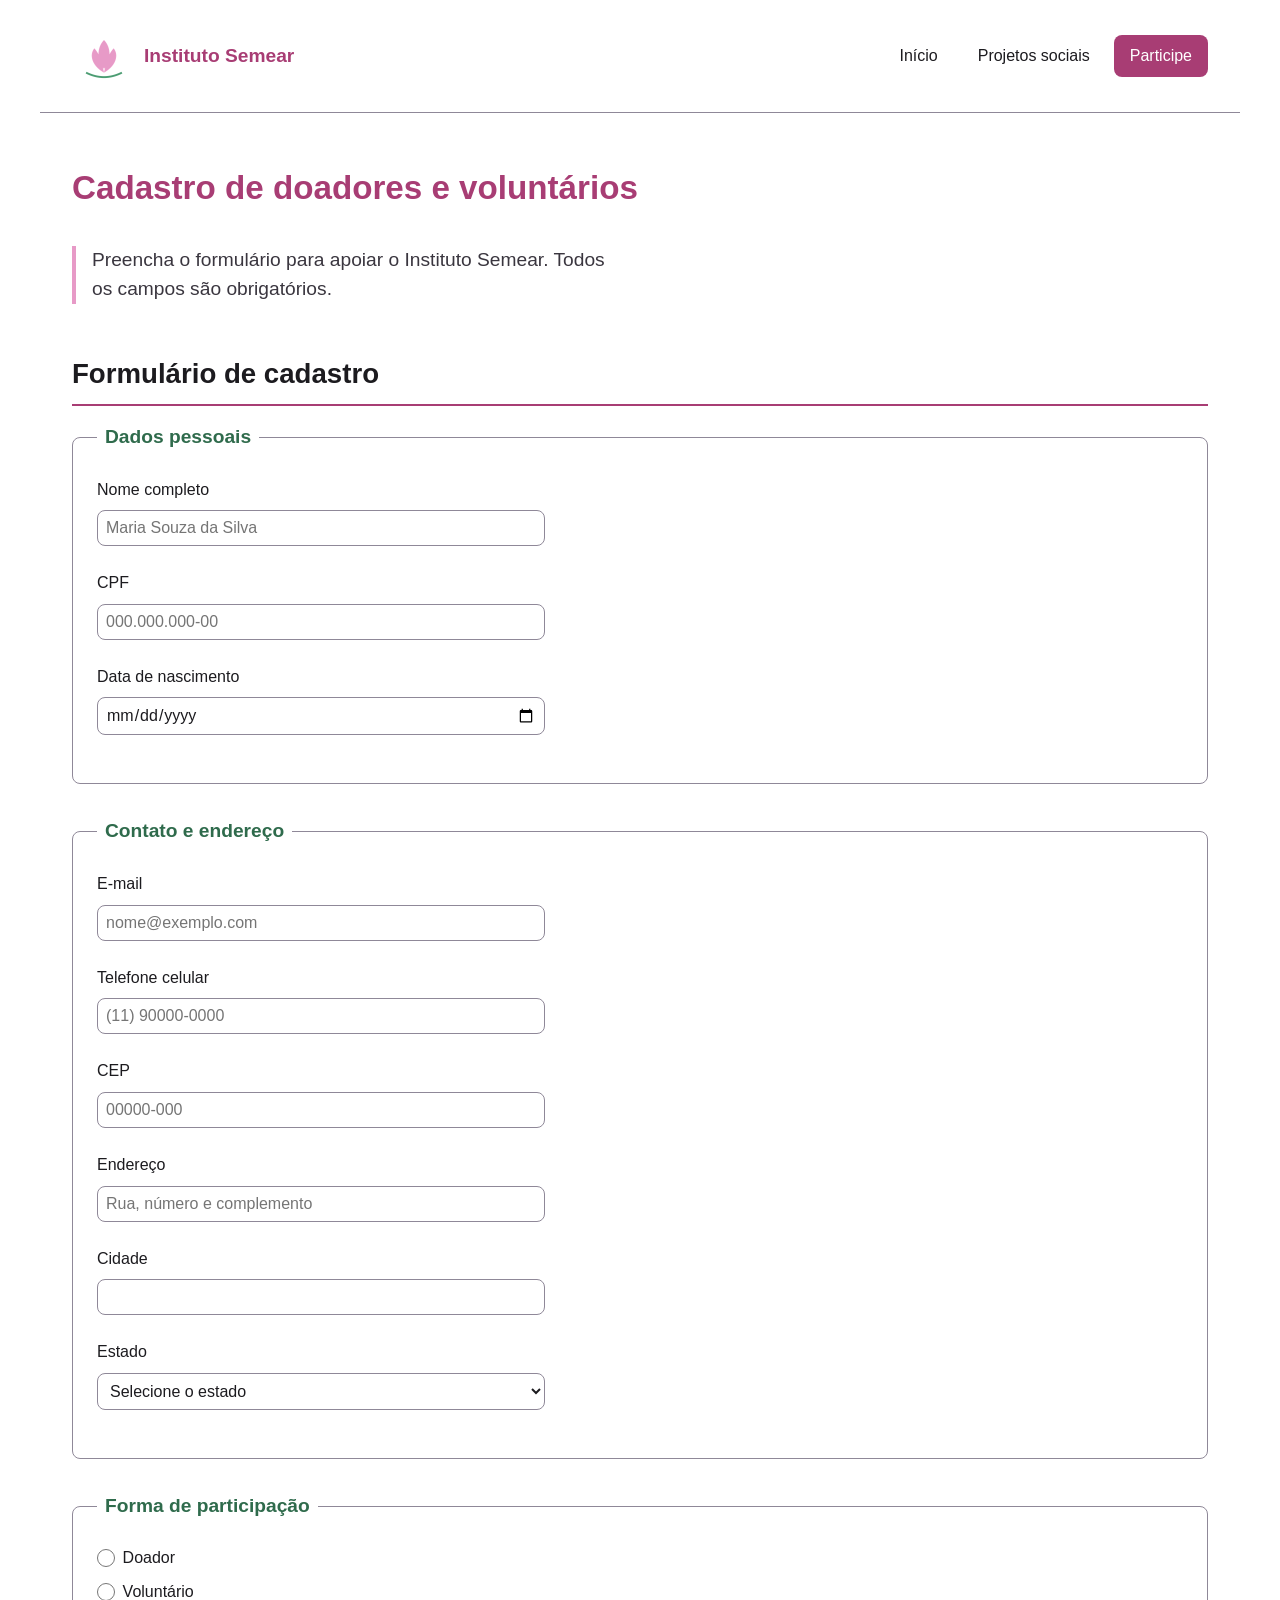
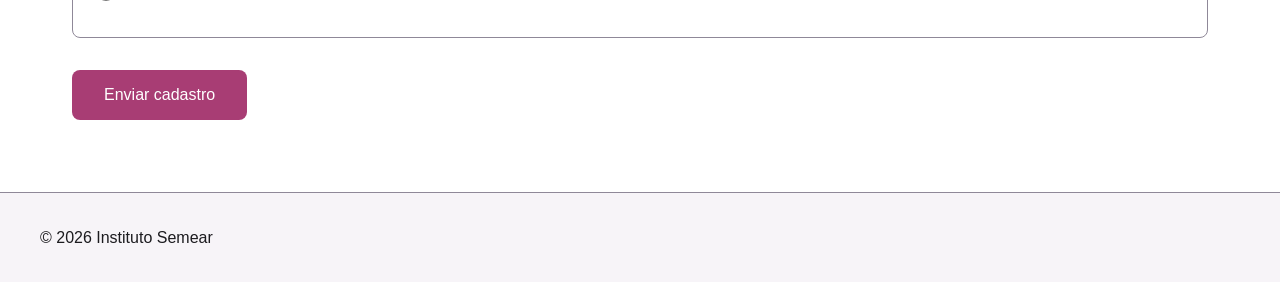
==== cadastro.html @ c937cc79 "Add files via upload" ====
<!DOCTYPE html>
<html lang="pt-BR">
<head>
  <meta charset="UTF-8">
  <meta name="viewport" content="width=device-width, initial-scale=1.0">
  <title>Participe | Instituto Semear</title>
  <meta name="description" content="Cadastre-se no Instituto Semear como doador ou voluntário e ajude a manter os projetos sociais.">
  <link rel="stylesheet" href="css/estilo.css">
</head>
<body>

  <header>
    <a href="index.html">
      <img src="imagens/logo-instituto-semear.png" alt="Logotipo do Instituto Semear" width="64" height="64">
      Instituto Semear
    </a>

    <input type="checkbox" id="abrir-menu" class="alternador-menu">
    <label for="abrir-menu" class="botao-hamburguer">&#9776; Menu</label>

    <nav aria-label="Navegação principal">
      <ul>
        <li><a href="index.html">Início</a></li>

        <li class="tem-submenu">
          <a href="projetos.html">Projetos sociais</a>
          <ul class="submenu">
            <li><a href="projetos.html#semear-letras">Semear Letras</a></li>
            <li><a href="projetos.html#prato-cheio">Prato Cheio</a></li>
            <li><a href="projetos.html#semear-oficios">Semear Ofícios</a></li>
          </ul>
        </li>

        <li><a href="cadastro.html" aria-current="page">Participe</a></li>
      </ul>
    </nav>
  </header>

  <main>

    <h1>Cadastro de doadores e voluntários</h1>
    <p>Preencha o formulário para apoiar o Instituto Semear. Todos os campos são obrigatórios.</p>

    <section>
      <h2>Formulário de cadastro</h2>

      <form action="#" method="post">

        <fieldset>
          <legend>Dados pessoais</legend>

          <p>
            <label for="nome">Nome completo</label>
            <input type="text" id="nome" name="nome" required minlength="5" maxlength="80"
                   autocomplete="name" placeholder="Maria Souza da Silva">
          </p>

          <p>
            <label for="cpf">CPF</label>
            <input type="text" id="cpf" name="cpf" required maxlength="14"
                   pattern="\d{3}\.\d{3}\.\d{3}-\d{2}"
                   placeholder="000.000.000-00" inputmode="numeric"
                   title="Digite o CPF no formato 000.000.000-00">
          </p>

          <p>
            <label for="nascimento">Data de nascimento</label>
            <input type="date" id="nascimento" name="nascimento" required autocomplete="bday"
                   min="1920-01-01" max="2008-12-31">
          </p>
        </fieldset>

        <fieldset>
          <legend>Contato e endereço</legend>

          <p>
            <label for="email">E-mail</label>
            <input type="email" id="email" name="email" required
                   autocomplete="email" placeholder="nome@exemplo.com">
          </p>

          <p>
            <label for="telefone">Telefone celular</label>
            <input type="tel" id="telefone" name="telefone" required autocomplete="tel"
                   pattern="\(\d{2}\) \d{5}-\d{4}"
                   placeholder="(11) 90000-0000" inputmode="tel"
                   title="Digite o telefone no formato (11) 90000-0000">
          </p>

          <p>
            <label for="cep">CEP</label>
            <input type="text" id="cep" name="cep" required autocomplete="postal-code" maxlength="9"
                   pattern="\d{5}-\d{3}"
                   placeholder="00000-000" inputmode="numeric"
                   title="Digite o CEP no formato 00000-000">
          </p>

          <p>
            <label for="endereco">Endereço</label>
            <input type="text" id="endereco" name="endereco" required maxlength="120"
                   autocomplete="address-line1" placeholder="Rua, número e complemento">
          </p>

          <p>
            <label for="cidade">Cidade</label>
            <input type="text" id="cidade" name="cidade" required maxlength="60"
                   autocomplete="address-level2">
          </p>

          <p>
            <label for="estado">Estado</label>
            <select id="estado" name="estado" required autocomplete="address-level1">
              <option value="">Selecione o estado</option>
              <option value="AC">Acre</option>
              <option value="AL">Alagoas</option>
              <option value="AP">Amapá</option>
              <option value="AM">Amazonas</option>
              <option value="BA">Bahia</option>
              <option value="CE">Ceará</option>
              <option value="DF">Distrito Federal</option>
              <option value="ES">Espírito Santo</option>
              <option value="GO">Goiás</option>
              <option value="MA">Maranhão</option>
              <option value="MT">Mato Grosso</option>
              <option value="MS">Mato Grosso do Sul</option>
              <option value="MG">Minas Gerais</option>
              <option value="PA">Pará</option>
              <option value="PB">Paraíba</option>
              <option value="PR">Paraná</option>
              <option value="PE">Pernambuco</option>
              <option value="PI">Piauí</option>
              <option value="RJ">Rio de Janeiro</option>
              <option value="RN">Rio Grande do Norte</option>
              <option value="RS">Rio Grande do Sul</option>
              <option value="RO">Rondônia</option>
              <option value="RR">Roraima</option>
              <option value="SC">Santa Catarina</option>
              <option value="SP">São Paulo</option>
              <option value="SE">Sergipe</option>
              <option value="TO">Tocantins</option>
            </select>
          </p>
        </fieldset>

        <fieldset>
          <legend>Forma de participação</legend>

          <p class="opcao">
            <input type="radio" id="tipo-doador" name="tipo" value="doador" required>
            <label for="tipo-doador">Doador</label>
          </p>

          <p class="opcao">
            <input type="radio" id="tipo-voluntario" name="tipo" value="voluntario">
            <label for="tipo-voluntario">Voluntário</label>
          </p>
        </fieldset>

        <p>
          <button type="submit">Enviar cadastro</button>
        </p>

      </form>
    </section>

  </main>

  <footer>
    <p>&copy; 2026 Instituto Semear</p>
  </footer>

</body>
</html>
---- css/estilo.css ----
/* ============================================================
   DESIGN SYSTEM - Instituto Semear
   1. Variáveis   2. Base   3. Layout (Grid)   4. Componentes (Flexbox)
   ============================================================ */

/* ---------- 1. VARIÁVEIS ---------- */

:root {

  /* Cores primárias (rosa da identidade) */
  --cor-primaria: #A83D74;
  --cor-primaria-clara: #E79AC7;

  /* Cores secundárias (verde da identidade) */
  --cor-secundaria: #2F6B4C;
  --cor-secundaria-clara: #4C9B72;

  /* Tons neutros */
  --cor-texto: #1C1B1F;
  --cor-texto-suave: #3A363F;
  --cor-borda: #8F8898;
  --cor-fundo: #FFFFFF;
  --cor-fundo-alt: #F7F4F8;

  /* Tipografia: escala modular de razão 1,2 a partir de 16px */
  --fonte-base: "Segoe UI", Arial, Helvetica, sans-serif;
  --texto-base: 1rem;      /* 16px   - corpo */
  --texto-md: 1.2rem;      /* 19px   - destaque e legend */
  --texto-lg: 1.44rem;     /* 23px   - h3 */
  --texto-xl: 1.728rem;    /* 28px   - h2 */
  --texto-2xl: 2.074rem;   /* 33px   - h1 */
  --altura-linha: 1.6;

  /* Espaçamentos: múltiplos de 8px */
  --espaco-1: 0.5rem;
  --espaco-2: 1rem;
  --espaco-3: 1.5rem;
  --espaco-4: 2rem;
  --espaco-5: 3rem;
  --espaco-6: 4rem;

  /* Layout */
  --largura-maxima: 1080px;
  --raio: 8px;
}

/* ---------- 2. BASE ---------- */

* { box-sizing: border-box; }

body {
  margin: 0;
  font-family: var(--fonte-base);
  font-size: var(--texto-base);
  line-height: var(--altura-linha);
  color: var(--cor-texto);
  background-color: var(--cor-fundo);
}

h1 {
  font-size: var(--texto-2xl);
  color: var(--cor-primaria);
  margin: 0 0 var(--espaco-2);
}

h2 {
  font-size: var(--texto-xl);
  color: var(--cor-texto);
  margin: 0 0 var(--espaco-2);
  padding-bottom: var(--espaco-1);
  border-bottom: 2px solid var(--cor-primaria);
}

h3 {
  font-size: var(--texto-lg);
  color: var(--cor-secundaria);
  margin: 0 0 var(--espaco-1);
}

p { margin: 0 0 var(--espaco-2); }

a { color: var(--cor-primaria); }
a:hover, a:focus { color: var(--cor-secundaria); }

ul { margin: 0 0 var(--espaco-2); padding-left: var(--espaco-3); }

/* ---------- 3. LAYOUT MACRO: GRID DE 12 COLUNAS ---------- */

header,
main,
footer {
  max-width: var(--largura-maxima);
  margin: 0 auto;
  padding: var(--espaco-3);
}

main {
  display: grid;
  grid-template-columns: repeat(12, 1fr);
  gap: var(--espaco-4);
  padding-block: var(--espaco-4);
}

/* por padrão cada bloco ocupa a largura toda da grade */
main > * { grid-column: span 12; }

/* o gap da grade já separa os blocos: zeramos as margens dos filhos diretos */
main > h1,
main > p { margin-bottom: 0; }

/* a frase de apoio abaixo do h1 fica colada nele */
main > h1 + p {
  margin-top: calc(var(--espaco-4) * -1 + var(--espaco-2));
  padding-left: var(--espaco-2);
  border-left: 4px solid var(--cor-primaria-clara);
  font-size: var(--texto-md);
  line-height: 1.5;
  color: var(--cor-texto-suave);
  max-width: 52ch;
}

/* seções de cartões viram uma grade interna de 12 colunas */
.grade-cards {
  display: grid;
  grid-template-columns: repeat(12, 1fr);
  gap: var(--espaco-3);
}

.grade-cards > h2 { grid-column: span 12; }

.grade-cards > section,
.grade-cards > article {
  grid-column: span 12;
}

/* ---------- 4. COMPONENTES (FLEXBOX) ---------- */

/* cabeçalho: logotipo à esquerda, menu à direita */
header {
  display: flex;
  flex-wrap: wrap;
  align-items: center;
  justify-content: space-between;
  gap: var(--espaco-2);
  border-bottom: 1px solid var(--cor-borda);
}

header > a {
  display: flex;
  align-items: center;
  gap: var(--espaco-1);
  font-size: var(--texto-md);
  font-weight: bold;
  color: var(--cor-primaria);
  text-decoration: none;
}

/* --- NAVEGAÇÃO: base mobile com menu hambúrguer --- */

/* o checkbox fica fora da tela, mas continua acessível pelo teclado */
.alternador-menu {
  position: absolute;
  opacity: 0;
  pointer-events: none;
}

.botao-hamburguer {
  padding: var(--espaco-1) var(--espaco-2);
  border: 1px solid var(--cor-borda);
  border-radius: var(--raio);
  color: var(--cor-texto);
  cursor: pointer;
  user-select: none;
}

.alternador-menu:focus-visible + .botao-hamburguer {
  outline: 2px solid var(--cor-primaria);
  outline-offset: 2px;
}

/* o menu ocupa a linha inteira e começa fechado */
nav {
  flex-basis: 100%;
  max-height: 0;
  overflow: hidden;
  transition: max-height 0.3s ease;
}

/* o checkbox marcado abre o menu */
.alternador-menu:checked ~ nav {
  max-height: 30rem;
}

nav ul {
  display: flex;
  flex-direction: column;
  gap: var(--espaco-1);
  margin: 0;
  padding: 0;
  list-style: none;
}

nav a {
  display: block;
  padding: var(--espaco-1) var(--espaco-2);
  border-radius: var(--raio);
  text-decoration: none;
  color: var(--cor-texto);
  transition: background-color 0.2s ease, color 0.2s ease;
}

nav a:hover,
nav a:focus {
  background-color: var(--cor-fundo-alt);
  color: var(--cor-primaria);
}

nav a[aria-current="page"] {
  background-color: var(--cor-primaria);
  color: var(--cor-fundo);
}

/* no celular o submenu aparece recuado, como lista aninhada */
.submenu {
  padding-left: var(--espaco-3);
}

.submenu a {
  font-size: var(--texto-base);
  color: var(--cor-texto-suave);
}

/* cartões */
.grade-cards > section,
.grade-cards > article {
  display: flex;
  flex-direction: column;
  background-color: var(--cor-fundo-alt);
  border: 1px solid var(--cor-borda);
  border-radius: var(--raio);
  padding: var(--espaco-3);
}

.grade-cards p:last-child { margin-bottom: 0; }

/* formulário */
fieldset {
  border: 1px solid var(--cor-borda);
  border-radius: var(--raio);
  margin: 0 0 var(--espaco-4);
  padding: var(--espaco-3);
}

legend {
  font-size: var(--texto-md);
  font-weight: bold;
  color: var(--cor-secundaria);
  padding: 0 var(--espaco-1);
}

form p {
  display: flex;
  flex-direction: column;
  gap: var(--espaco-1);
  margin-bottom: var(--espaco-3);
}

label { color: var(--cor-texto); }

input,
select {
  font-family: var(--fonte-base);
  font-size: var(--texto-base);
  max-width: 28rem;
  padding: var(--espaco-1);
  border: 1px solid var(--cor-borda);
  border-radius: var(--raio);
  background-color: var(--cor-fundo);
  color: var(--cor-texto);
}

/* botões de opção lado a lado com o rótulo */
form p.opcao {
  flex-direction: row;
  align-items: center;
  gap: var(--espaco-1);
  margin-bottom: var(--espaco-1);
}

input[type="radio"] {
  width: 1.1rem;
  height: 1.1rem;
  max-width: none;
  margin: 0;
  padding: 0;
  accent-color: var(--cor-primaria);
}

button {
  align-self: flex-start;
  font-family: var(--fonte-base);
  font-size: var(--texto-base);
  padding: var(--espaco-2) var(--espaco-4);
  border: none;
  border-radius: var(--raio);
  background-color: var(--cor-primaria);
  color: var(--cor-fundo);
  cursor: pointer;
}

button:hover,
button:focus { background-color: var(--cor-secundaria); }

/* rodapé */
footer {
  max-width: none;
  padding: var(--espaco-4) var(--espaco-3);
  border-top: 1px solid var(--cor-borda);
  background-color: var(--cor-fundo-alt);
  color: var(--cor-texto);
}

footer p {
  max-width: var(--largura-maxima);
  margin: 0 auto;
}

/* endereço de contato */
address {
  font-style: normal;
  color: var(--cor-texto);
}

/* ---------- 6. FOCO VISÍVEL (acessibilidade) ---------- */

a:focus-visible,
button:focus-visible,
input:focus-visible,
select:focus-visible {
  outline: 2px solid var(--cor-primaria);
  outline-offset: 2px;
}

/* ---------- 7. BLOCOS DA GRADE DE 12 COLUNAS ---------- */

.bloco-destaque {
  background-color: var(--cor-fundo-alt);
  border: 1px solid var(--cor-borda);
  border-radius: var(--raio);
  padding: var(--espaco-3);
}

/* ============================================================
   PONTOS DE QUEBRA - cinco cenários adaptativos
   Abordagem mobile-first: a base vale para o celular pequeno
   e cada @media acrescenta comportamento em telas maiores.
   ============================================================ */

/* 1. Celular grande - 480px: mais respiro lateral e campos mais largos */
@media (min-width: 480px) {
  header,
  main,
  footer { padding-inline: var(--espaco-4); }

  input:not([type="radio"]),
  select { width: 100%; }
}

/* 2. Tablet - 768px: menu horizontal com dropdown e cartões em 6 colunas */
@media (min-width: 768px) {
  .grade-cards > section,
  .grade-cards > article { grid-column: span 6; }

  main { padding-block: var(--espaco-5); }

  /* o hambúrguer some e o menu volta a ficar sempre visível */
  .botao-hamburguer { display: none; }

  nav {
    flex-basis: auto;
    max-height: none;
    overflow: visible;
  }

  nav > ul {
    flex-direction: row;
    flex-wrap: wrap;
  }

  /* o item que tem submenu vira referência de posicionamento */
  .tem-submenu { position: relative; }

  /* submenu escondido por padrão, sobreposto ao conteúdo */
  .submenu {
    position: absolute;
    top: 100%;
    left: 0;
    z-index: 10;
    min-width: 13rem;
    padding: var(--espaco-1);
    border: 1px solid var(--cor-borda);
    border-radius: var(--raio);
    background-color: var(--cor-fundo);
    opacity: 0;
    visibility: hidden;
    transform: translateY(-0.5rem);
    transition: opacity 0.2s ease, transform 0.2s ease, visibility 0.2s ease;
  }

  /* abre no ponteiro do mouse e também na navegação por teclado */
  .tem-submenu:hover > .submenu,
  .tem-submenu:focus-within > .submenu {
    opacity: 1;
    visibility: visible;
    transform: translateY(0);
  }
}

/* 3. Desktop - 1024px: cartões em 4 colunas e blocos assimétricos da grade */
@media (min-width: 1024px) {
  .grade-cards > section,
  .grade-cards > article { grid-column: span 4; }

  main > .col-8 { grid-column: span 8; }
  main > .col-6 { grid-column: span 6; }
  main > .col-4 { grid-column: span 4; }
}

/* 4. Desktop grande - 1280px: área de conteúdo mais larga e gap maior */
@media (min-width: 1280px) {
  :root { --largura-maxima: 1200px; }

  main { gap: var(--espaco-5) var(--espaco-4); }
}

/* 5. Panorâmico - 1440px: largura máxima final e respiro vertical ampliado */
@media (min-width: 1440px) {
  :root { --largura-maxima: 1320px; }

  main { padding-block: var(--espaco-6); }
}
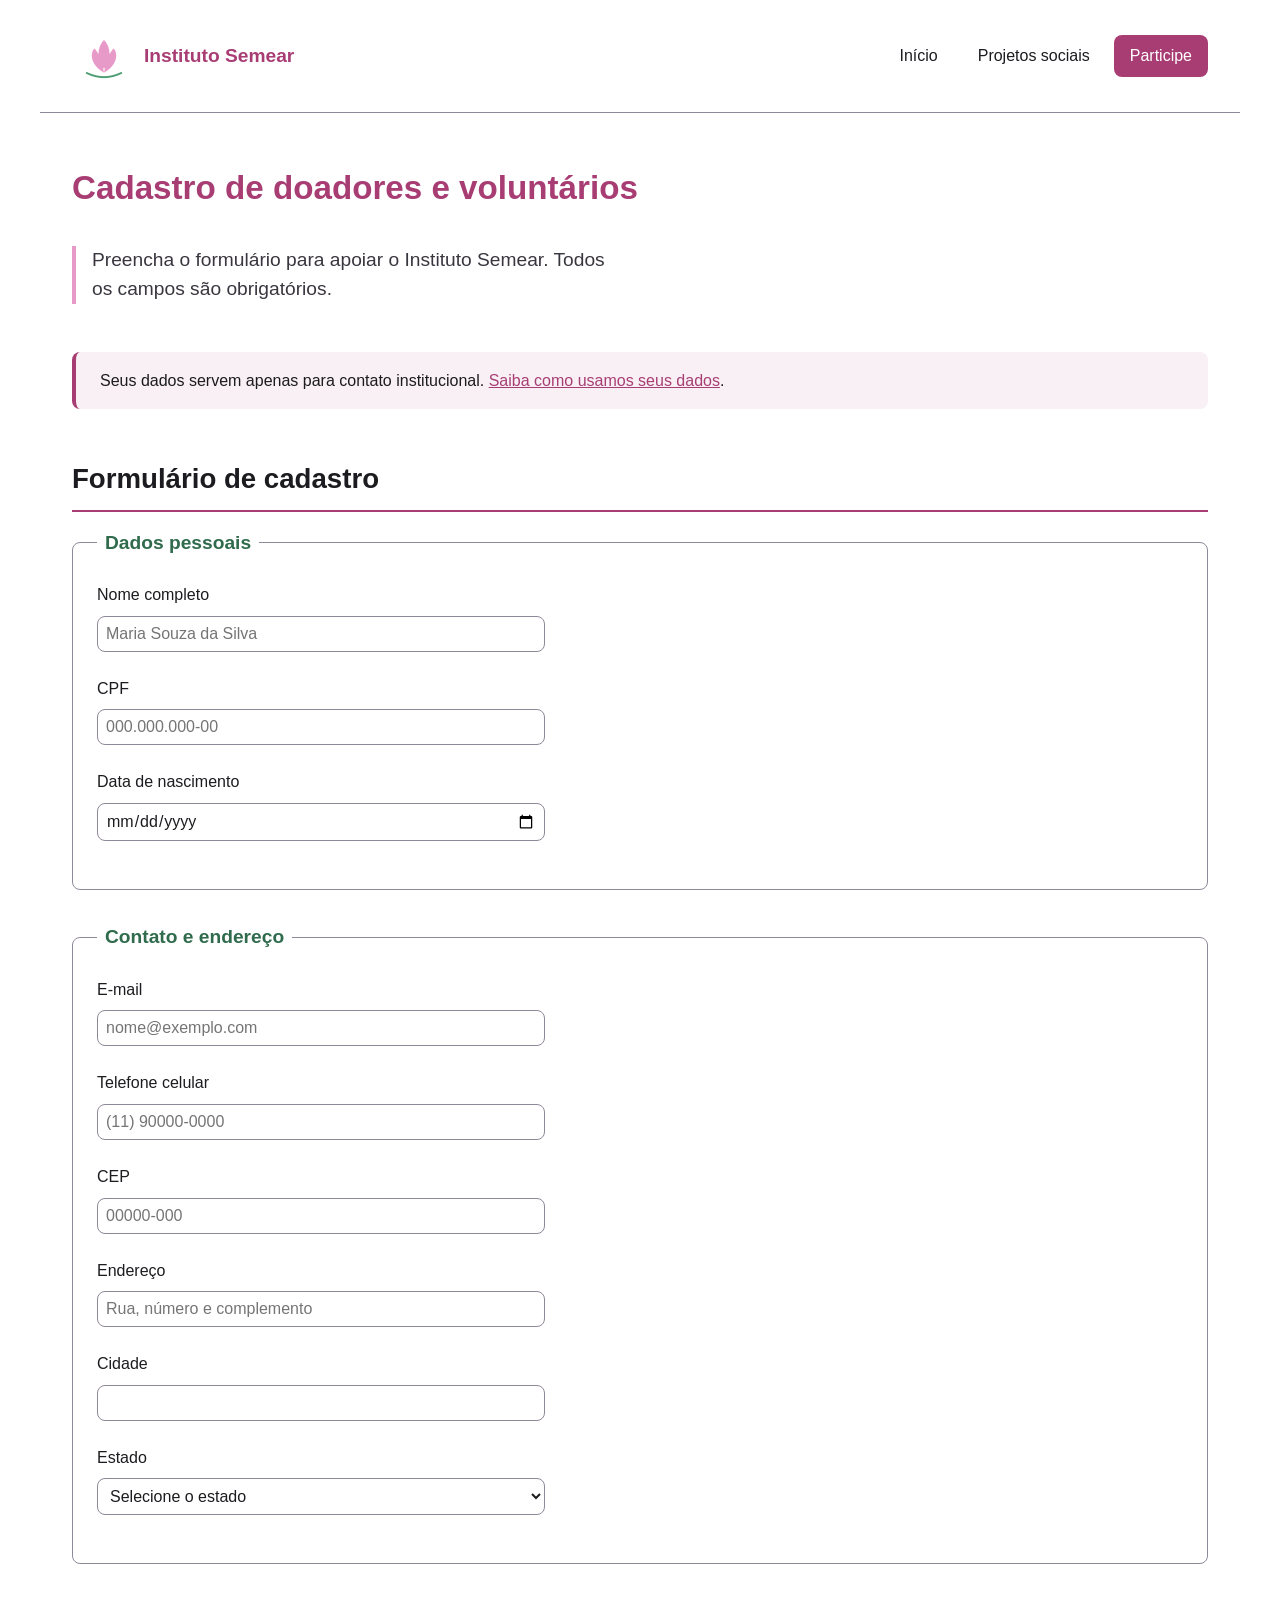
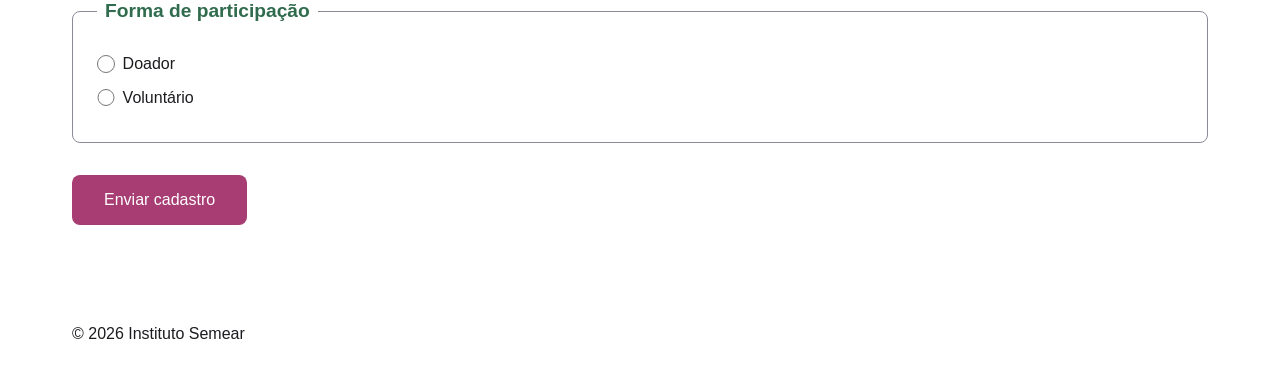
==== commit 9f49290b: "Add files via upload" ====
--- a/cadastro.html
+++ b/cadastro.html
@@ -41,6 +41,11 @@
     <h1>Cadastro de doadores e voluntários</h1>
     <p>Preencha o formulário para apoiar o Instituto Semear. Todos os campos são obrigatórios.</p>
 
+    <p class="alerta alerta-info">
+      Seus dados servem apenas para contato institucional.
+      <a href="#modal-dados">Saiba como usamos seus dados</a>.
+    </p>
+
     <section>
       <h2>Formulário de cadastro</h2>
 
@@ -58,9 +63,9 @@
           <p>
             <label for="cpf">CPF</label>
             <input type="text" id="cpf" name="cpf" required maxlength="14"
-                   pattern="\d{3}\.\d{3}\.\d{3}-\d{2}"
+                   pattern="\d{3}\.?\d{3}\.?\d{3}-?\d{2}"
                    placeholder="000.000.000-00" inputmode="numeric"
-                   title="Digite o CPF no formato 000.000.000-00">
+                   title="Digite o CPF com ou sem pontuação: 000.000.000-00 ou 00000000000">
           </p>
 
           <p>
@@ -82,17 +87,17 @@
           <p>
             <label for="telefone">Telefone celular</label>
             <input type="tel" id="telefone" name="telefone" required autocomplete="tel"
-                   pattern="\(\d{2}\) \d{5}-\d{4}"
+                   pattern="\(?\d{2}\)?\s?\d{5}-?\d{4}"
                    placeholder="(11) 90000-0000" inputmode="tel"
-                   title="Digite o telefone no formato (11) 90000-0000">
+                   title="Digite o telefone com ou sem pontuação: (11) 90000-0000 ou 11900000000">
           </p>
 
           <p>
             <label for="cep">CEP</label>
             <input type="text" id="cep" name="cep" required autocomplete="postal-code" maxlength="9"
-                   pattern="\d{5}-\d{3}"
+                   pattern="\d{5}-?\d{3}"
                    placeholder="00000-000" inputmode="numeric"
-                   title="Digite o CEP no formato 00000-000">
+                   title="Digite o CEP com ou sem hífen: 00000-000 ou 00000000">
           </p>
 
           <p>
@@ -169,5 +174,18 @@
     <p>&copy; 2026 Instituto Semear</p>
   </footer>
 
+  <div id="modal-dados" class="modal">
+    <section class="modal-caixa">
+      <h2>Como usamos seus dados</h2>
+      <p>
+        Os dados do cadastro ficam com a equipe do Instituto Semear e servem para
+        enviar a prestação de contas aos doadores e para combinar os turnos com os
+        voluntários.
+      </p>
+      <p>Para sair do cadastro, basta responder ao e-mail de confirmação.</p>
+      <a href="#" class="modal-fechar">Fechar</a>
+    </section>
+  </div>
+
 </body>
 </html>
--- a/css/estilo.css
+++ b/css/estilo.css
@@ -21,6 +21,9 @@
   --cor-borda: #8F8898;
   --cor-fundo: #FFFFFF;
   --cor-fundo-alt: #F7F4F8;
+
+  /* Cor de estado */
+  --cor-erro: #B3261E;
 
   /* Tipografia: escala modular de razão 1,2 a partir de 16px */
   --fonte-base: "Segoe UI", Arial, Helvetica, sans-serif;
@@ -306,12 +309,155 @@
   background-color: var(--cor-primaria);
   color: var(--cor-fundo);
   cursor: pointer;
-}
-
-button:hover,
-button:focus { background-color: var(--cor-secundaria); }
-
-/* rodapé */
+  transition: background-color 0.2s ease, box-shadow 0.2s ease, transform 0.1s ease;
+}
+
+/* ponteiro sobre o botão: escurece e ganha sombra */
+button:hover {
+  background-color: var(--cor-secundaria);
+  box-shadow: 0 2px 6px rgba(28, 27, 31, 0.25);
+}
+
+/* botão pressionado: afunda 1px e perde a sombra */
+button:active {
+  transform: translateY(1px);
+  box-shadow: none;
+}
+
+/* botão desativado: perde cor, sombra e o cursor de clique */
+button:disabled {
+  background-color: var(--cor-borda);
+  color: var(--cor-texto-suave);
+  box-shadow: none;
+  cursor: not-allowed;
+}
+
+/* --- FEEDBACK VISUAL DO FORMULÁRIO --- */
+
+input,
+select {
+  transition: border-color 0.2s ease, box-shadow 0.2s ease;
+}
+
+/* campo em uso */
+input:focus,
+select:focus {
+  border-color: var(--cor-primaria);
+}
+
+/* erro: só depois que a pessoa mexeu no campo */
+input:user-invalid,
+select:user-invalid {
+  border-color: var(--cor-erro);
+  box-shadow: 0 0 0 3px rgba(179, 38, 30, 0.15);
+}
+
+/* sucesso: campo preenchido dentro do formato */
+input:user-valid,
+select:user-valid {
+  border-color: var(--cor-secundaria);
+  box-shadow: 0 0 0 3px rgba(47, 107, 76, 0.15);
+}
+
+/* --- ETIQUETAS (badges) --- */
+
+.etiqueta {
+  align-self: flex-start;
+  margin-bottom: var(--espaco-2);
+  padding: 0.125rem var(--espaco-2);
+  border-radius: 999px;
+  font-size: var(--texto-base);
+  color: var(--cor-fundo);
+}
+
+.etiqueta-educacao { background-color: var(--cor-primaria); }
+.etiqueta-alimentacao { background-color: var(--cor-secundaria); }
+.etiqueta-capacitacao { background-color: var(--cor-texto-suave); }
+
+/* --- CAIXAS DE ALERTA --- */
+
+.alerta {
+  padding: var(--espaco-2) var(--espaco-3);
+  border-left: 4px solid;
+  border-radius: var(--raio);
+  color: var(--cor-texto);
+}
+
+.alerta-info {
+  border-color: var(--cor-primaria);
+  background-color: rgba(168, 61, 116, 0.08);
+}
+
+.alerta-sucesso {
+  border-color: var(--cor-secundaria);
+  background-color: rgba(47, 107, 76, 0.08);
+}
+
+.alerta-erro {
+  border-color: var(--cor-erro);
+  background-color: rgba(179, 38, 30, 0.08);
+}
+
+/* --- MODAL (aberto pelo alvo da URL, sem JavaScript) --- */
+
+.modal {
+  position: fixed;
+  top: 0;
+  right: 0;
+  bottom: 0;
+  left: 0;
+  z-index: 100;
+  display: flex;
+  align-items: center;
+  justify-content: center;
+  padding: var(--espaco-3);
+  background-color: rgba(28, 27, 31, 0.6);
+  opacity: 0;
+  visibility: hidden;
+  transition: opacity 0.25s ease, visibility 0.25s ease;
+}
+
+/* o modal abre quando o seu id vira o alvo do endereço */
+.modal:target {
+  opacity: 1;
+  visibility: visible;
+}
+
+.modal-caixa {
+  max-width: 34rem;
+  padding: var(--espaco-4);
+  border-radius: var(--raio);
+  background-color: var(--cor-fundo);
+  box-shadow: 0 8px 24px rgba(28, 27, 31, 0.3);
+  transform: translateY(-1rem);
+  transition: transform 0.25s ease;
+}
+
+.modal:target .modal-caixa {
+  transform: translateY(0);
+}
+
+.modal-caixa h2 {
+  margin-top: 0;
+}
+
+.modal-fechar {
+  display: inline-block;
+  padding: var(--espaco-1) var(--espaco-3);
+  border-radius: var(--raio);
+  background-color: var(--cor-primaria);
+  color: var(--cor-fundo);
+  text-decoration: none;
+  transition: background-color 0.2s ease;
+}
+
+.modal-fechar:hover,
+.modal-fechar:focus {
+  background-color: var(--cor-secundaria);
+  color: var(--cor-fundo);
+}
+
+/* rodapé
 footer {
   max-width: none;
   padding: var(--espaco-4) var(--espaco-3);
